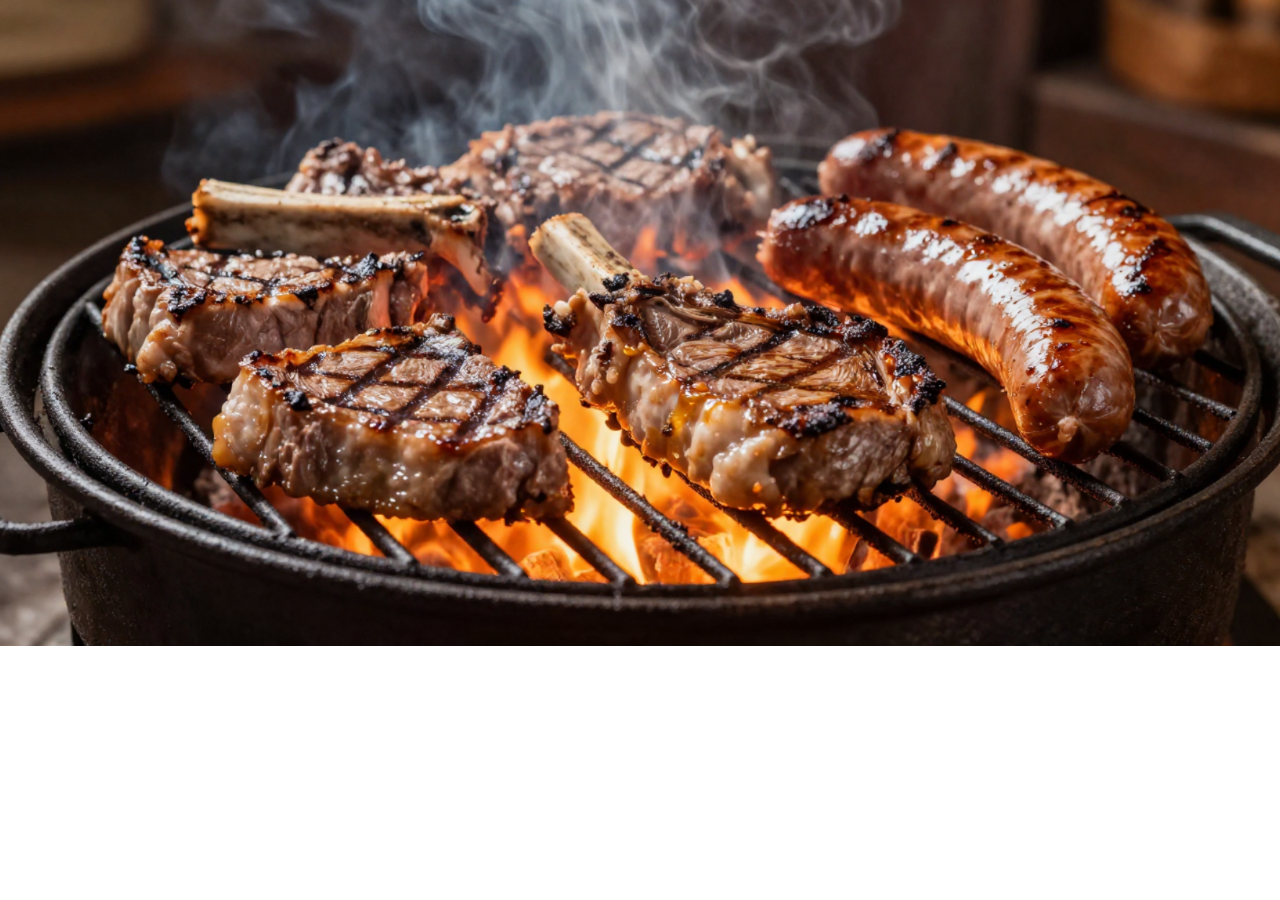
==== Categoria.html @ 9f7e7208 "agregue la estrucutura inicial a categoria" ====
<!doctype html>
<html lang="es">
<head>
  <head>
    <meta charset="UTF-8" />
    <meta name="viewport" content="width=device-width, initial-scale=1.0" />
    <meta name="description" content="Tienda de carne" />
    <meta name="author" content="Mariano Gonzalez, Maximo Paz, Matias Romano" />
    <meta name="keywords" content="carne,wagyu,premium,argentina" />
    <link rel="icon" href="./assets/img/logo.png" type="image/png" />
    <link href="https://cdn.jsdelivr.net/npm/bootstrap@5.3.8/dist/css/bootstrap.min.css" rel="stylesheet"
      integrity="sha384-sRIl4kxILFvY47J16cr9ZwB07vP4J8+LH7qKQnuqkuIAvNWLzeN8tE5YBujZqJLB" crossorigin="anonymous" />
    <link rel="stylesheet" href="https://cdn.jsdelivr.net/npm/bootstrap-icons@1.13.1/font/bootstrap-icons.min.css" />
    <link rel="stylesheet" href="css/Categoria.css" />
    <title>La Reserva Del asador</title>
  </head>
</head>
<body>
  <main>
    <section class="hero-cortes position-relative">
      <img src="assets/img/Paariila.png" alt="Cortes Vacunos" class="hero-imagen img-fluid">
      <div class="hero-overlay d-flex justify-content-center align-items-center">
        <div class="text-center text-white">
          <h1 class="display-4 fw-bold">
            Cortes Vacunos
          </h1>
          <p class="lead">
            Conocé los mejores cortes de carne vacuna argentina.
          </p>
        </div>
      </div>
    </section>
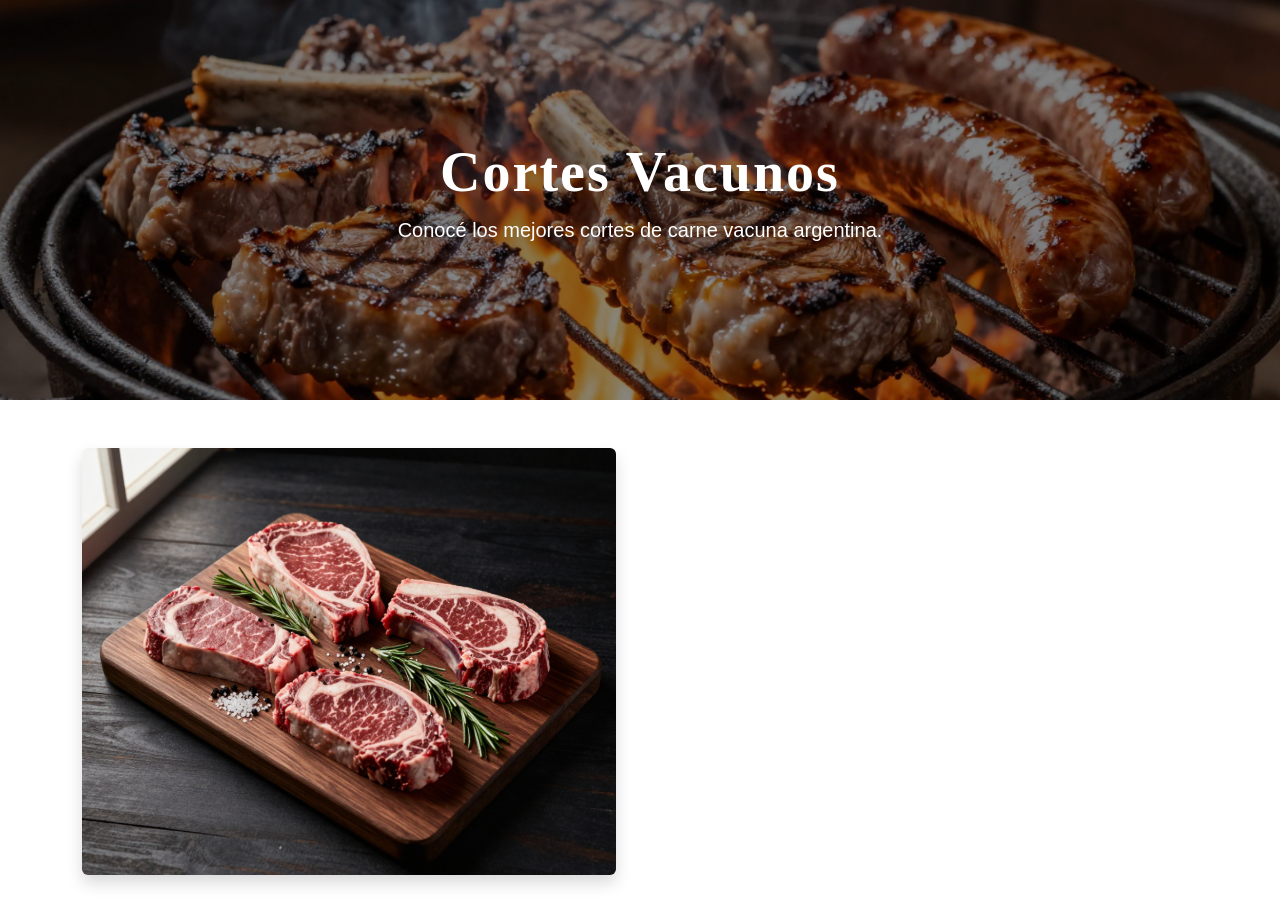
==== commit dc4f25b6: "agregue un hero y una section de informacion" ====
--- a/Categoria.html
+++ b/Categoria.html
@@ -1,32 +1,85 @@
 <!doctype html>
 <html lang="es">
-<head>
   <head>
-    <meta charset="UTF-8" />
-    <meta name="viewport" content="width=device-width, initial-scale=1.0" />
-    <meta name="description" content="Tienda de carne" />
-    <meta name="author" content="Mariano Gonzalez, Maximo Paz, Matias Romano" />
-    <meta name="keywords" content="carne,wagyu,premium,argentina" />
-    <link rel="icon" href="./assets/img/logo.png" type="image/png" />
-    <link href="https://cdn.jsdelivr.net/npm/bootstrap@5.3.8/dist/css/bootstrap.min.css" rel="stylesheet"
-      integrity="sha384-sRIl4kxILFvY47J16cr9ZwB07vP4J8+LH7qKQnuqkuIAvNWLzeN8tE5YBujZqJLB" crossorigin="anonymous" />
-    <link rel="stylesheet" href="https://cdn.jsdelivr.net/npm/bootstrap-icons@1.13.1/font/bootstrap-icons.min.css" />
-    <link rel="stylesheet" href="css/Categoria.css" />
-    <title>La Reserva Del asador</title>
+    <head>
+      <meta charset="UTF-8" />
+      <meta name="viewport" content="width=device-width, initial-scale=1.0" />
+      <meta name="description" content="Tienda de carne" />
+      <meta
+        name="author"
+        content="Mariano Gonzalez, Maximo Paz, Matias Romano"
+      />
+      <meta name="keywords" content="carne,wagyu,premium,argentina" />
+      <link rel="icon" href="./assets/img/logo.png" type="image/png" />
+      <link
+        href="https://cdn.jsdelivr.net/npm/bootstrap@5.3.8/dist/css/bootstrap.min.css"
+        rel="stylesheet"
+        integrity="sha384-sRIl4kxILFvY47J16cr9ZwB07vP4J8+LH7qKQnuqkuIAvNWLzeN8tE5YBujZqJLB"
+        crossorigin="anonymous"
+      />
+      <link
+        rel="stylesheet"
+        href="https://cdn.jsdelivr.net/npm/bootstrap-icons@1.13.1/font/bootstrap-icons.min.css"
+      />
+      <link rel="stylesheet" href="css/Categoria.css" />
+      <title>La Reserva Del asador</title>
+    </head>
   </head>
-</head>
-<body>
-  <main>
-    <section class="hero-cortes position-relative">
-      <img src="assets/img/Paariila.png" alt="Cortes Vacunos" class="hero-imagen img-fluid">
-      <div class="hero-overlay d-flex justify-content-center align-items-center">
+  <body>
+    <main><section class="hero-cortes position-relative">
+
+    <img src="assets/img/Paariila.png"
+        alt="Cortes Vacunos"
+        class="hero-imagen img-fluid">
+
+    <div class="hero-overlay d-flex justify-content-center align-items-center">
+
         <div class="text-center text-white">
-          <h1 class="display-4 fw-bold">
-            Cortes Vacunos
-          </h1>
-          <p class="lead">
-            Conocé los mejores cortes de carne vacuna argentina.
-          </p>
+
+            <h1 class="display-4 fw-bold">
+                Cortes Vacunos
+            </h1>
+
+            <p class="lead">
+                Conocé los mejores cortes de carne vacuna argentina.
+            </p>
+
         </div>
-      </div>
-    </section>+
+    </div>
+
+</section>
+<section class="container py-5">
+
+    <div class="row align-items-center g-5">
+
+        <div class="col-lg-6">
+
+            <img src="assets/img/Corte cat.png"
+                 alt="Cortes Vacunos"
+                 class="img-fluid rounded shadow">
+
+        </div>
+
+        <div class="col-lg-6 text-white">
+
+
+            <p class="mt-3 text-white">
+                En <strong>La Reserva del Asador</strong> seleccionamos los mejores
+                cortes vacunos para ofrecer calidad, frescura y el auténtico sabor
+                de la carne argentina.
+            </p>
+
+            <p class=" text-white">
+                Desde los clásicos para la parrilla hasta cortes premium, encontrá
+                la mejor opción para cada comida y disfrutá de un producto
+                cuidadosamente seleccionado.
+            </p>
+
+        </div>
+
+    </div>
+
+</section>
+    </main>
+  </body>
--- a/css/Categoria.css
+++ b/css/Categoria.css
@@ -0,0 +1,43 @@
+
+ 
+ .hero-cortes{
+    position: relative;
+}
+
+.hero-imagen{
+    width: 100%;
+    height: 400px;
+    object-fit: cover;
+    display: block;
+}
+
+.hero-overlay{
+    position: absolute;
+    inset: 0;
+    background: rgba(0,0,0,.45);
+}
+
+.hero-overlay h1{
+    font-family: "Cinzel", serif;
+    letter-spacing: 2px;
+}
+
+.hero-overlay p{
+    font-family: "Montserrat", sans-serif;
+    max-width: 600px;
+}
+@media (max-width: 768px){
+
+    .hero-imagen{
+        height: 280px;
+    }
+
+    .hero-overlay h1{
+        font-size: 2rem;
+    }
+
+    .hero-overlay p{
+        font-size: 1rem;
+    }
+
+}
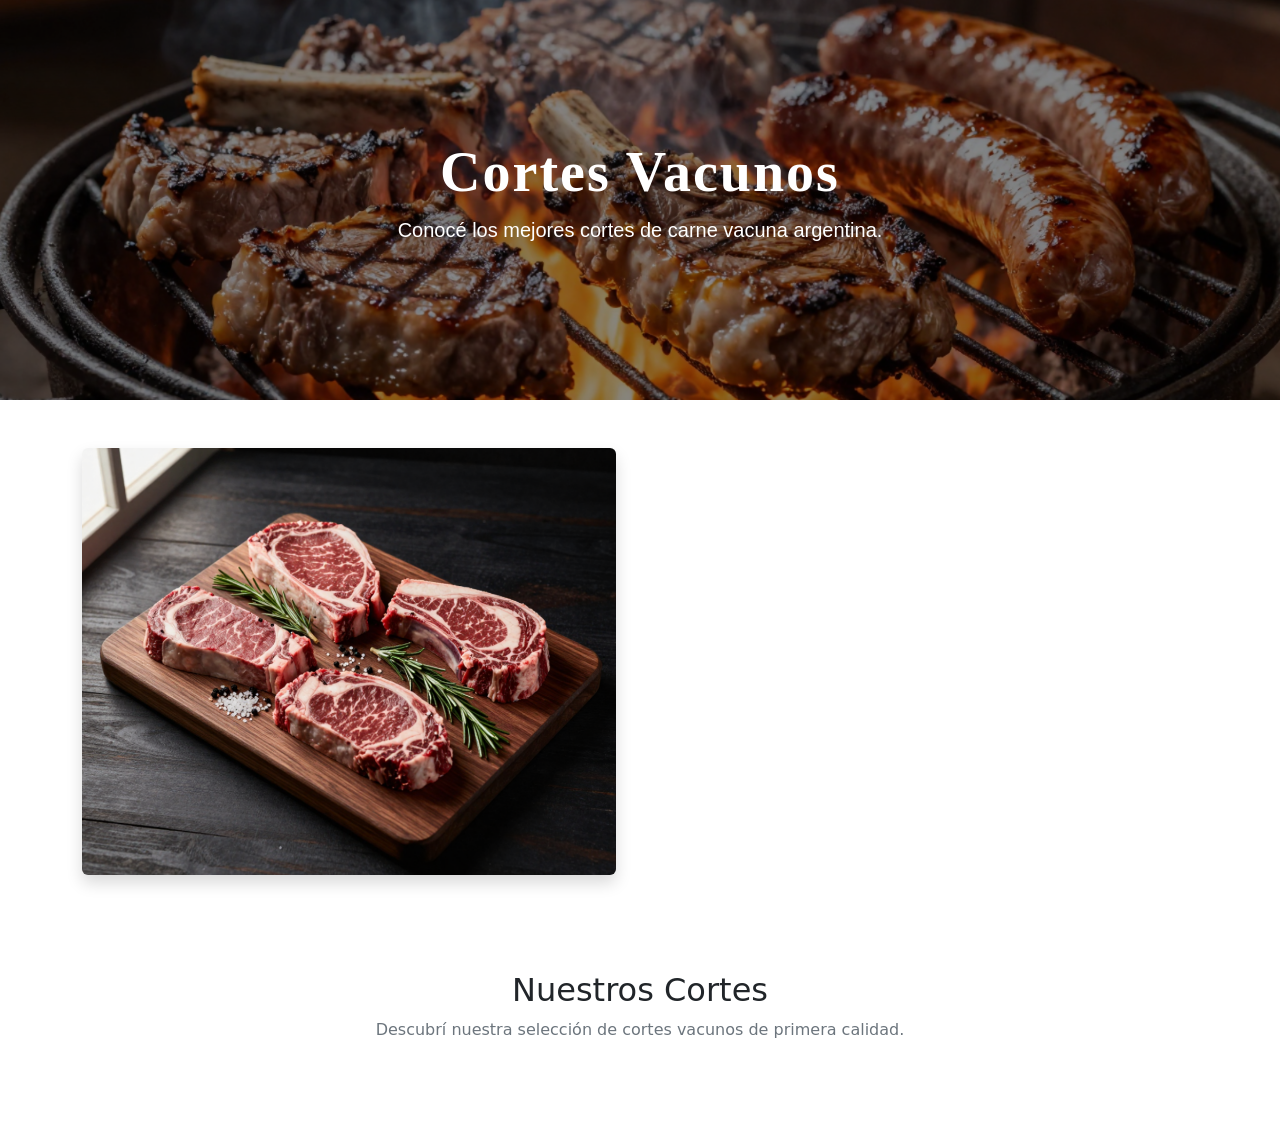
==== commit a1b78e9e: "a" ====
--- a/Categoria.html
+++ b/Categoria.html
@@ -81,5 +81,14 @@
     </div>
 
 </section>
+ <section class="container py-5">
+      <div class="text-center mb-5">
+        <h2 class="titulo-seccion">
+          Nuestros Cortes
+        </h2>
+        <p class="text-secondary">
+          Descubrí nuestra selección de cortes vacunos de primera calidad.
+        </p>
+      </div>
     </main>
   </body>
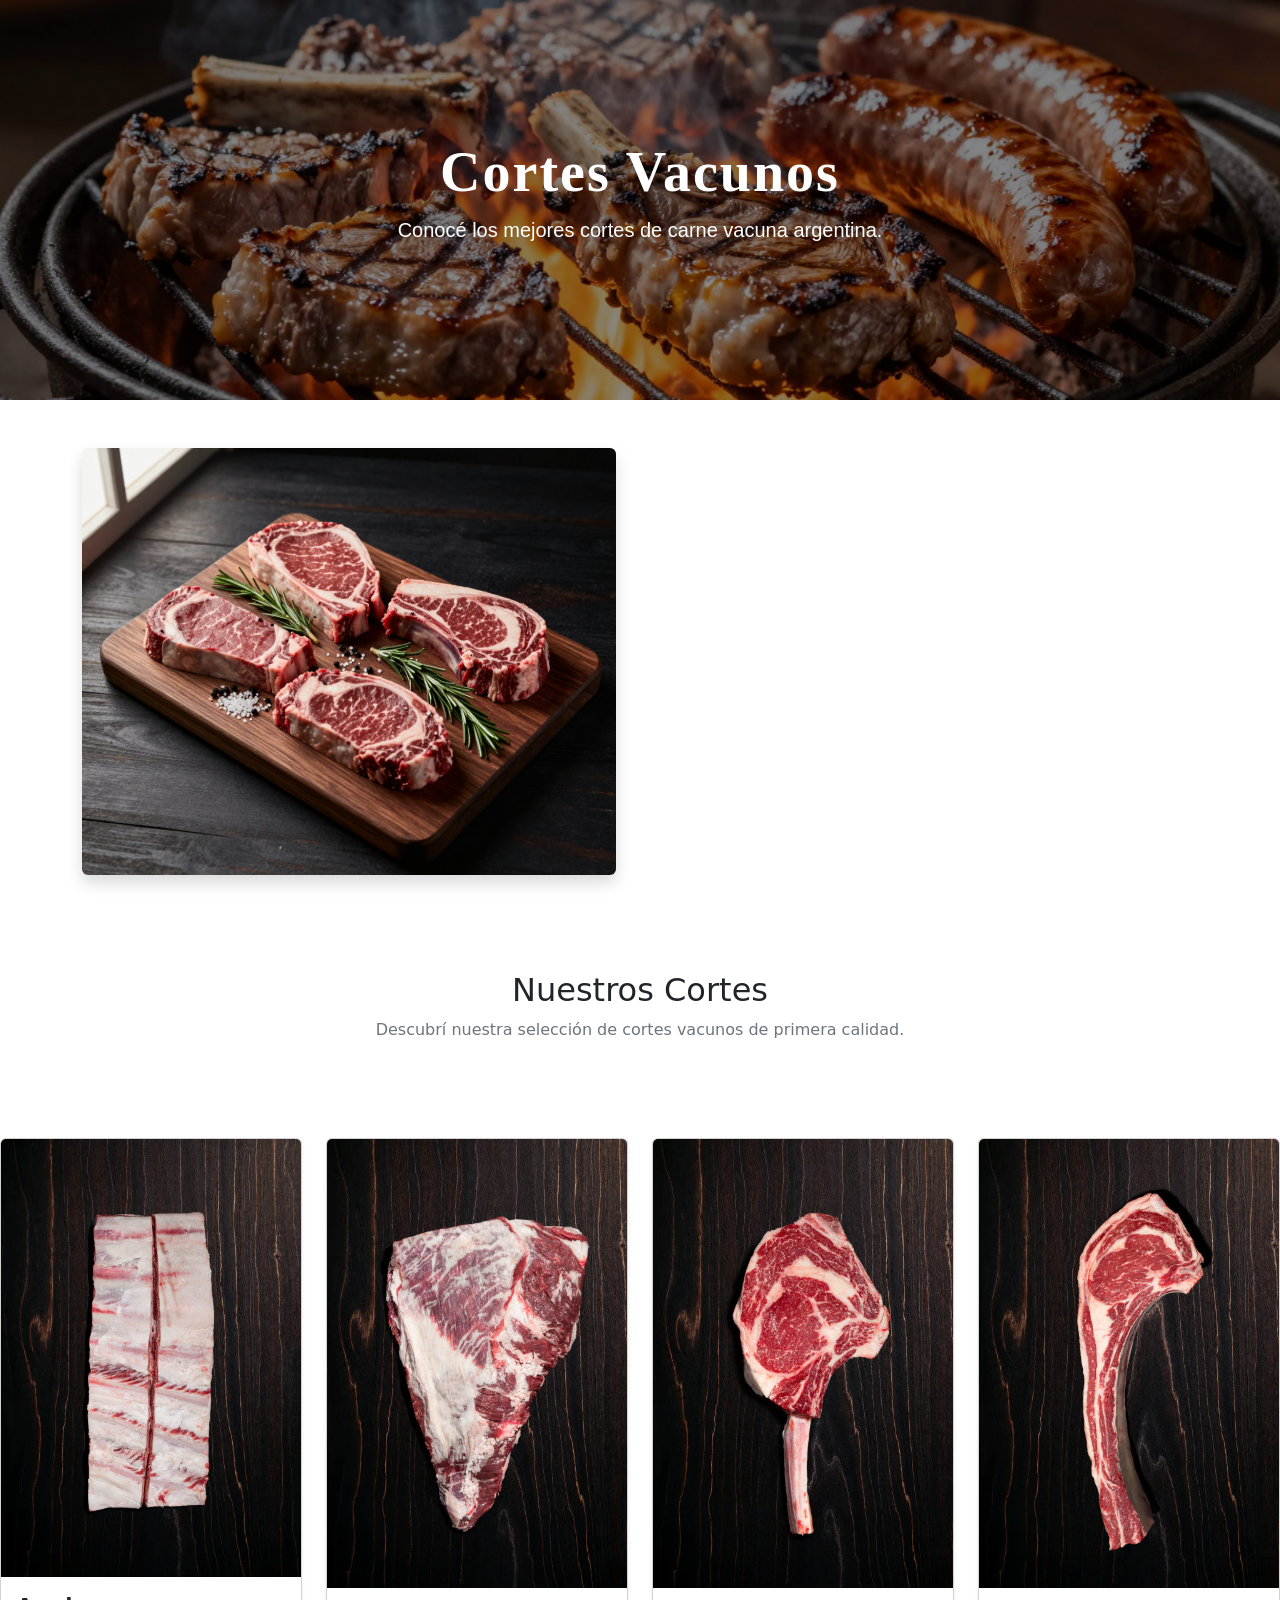
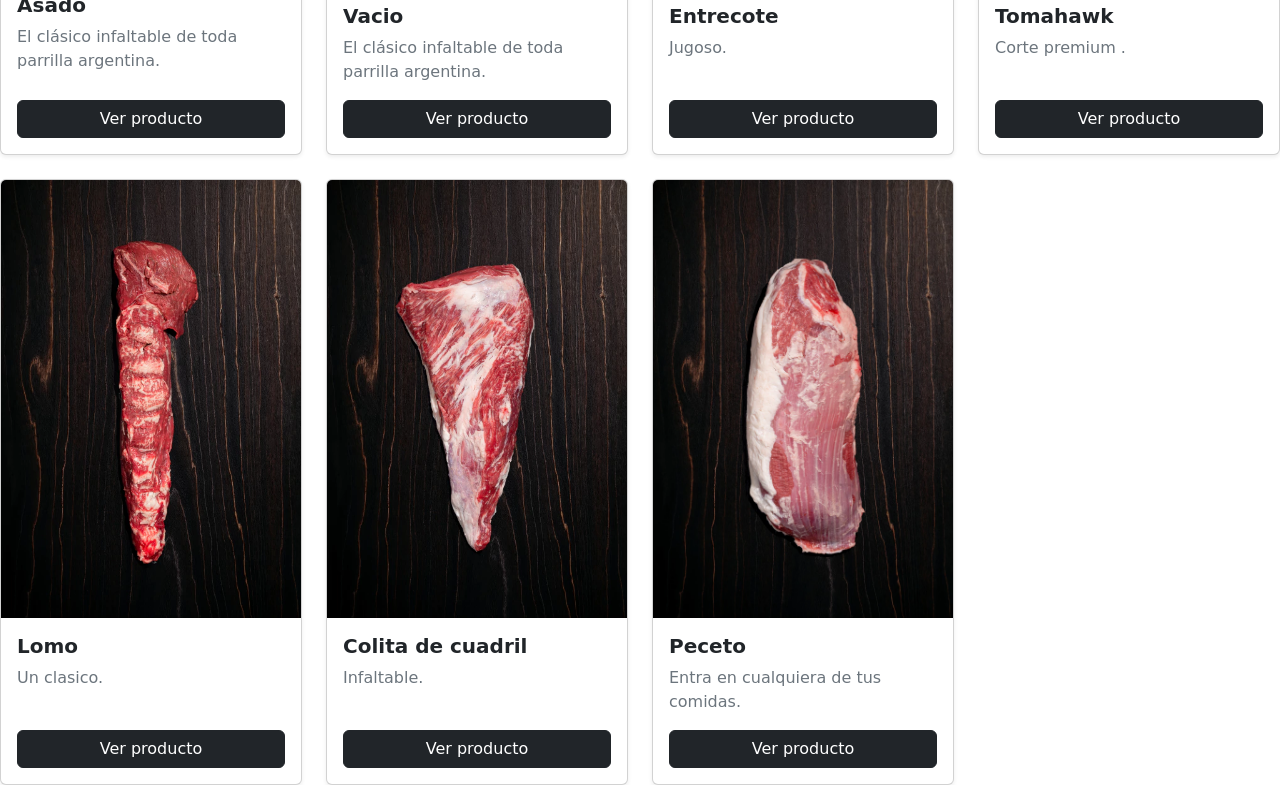
==== commit 7b505de5: "agregue las cards con los preductos y su css" ====
--- a/Categoria.html
+++ b/Categoria.html
@@ -90,5 +90,121 @@
           Descubrí nuestra selección de cortes vacunos de primera calidad.
         </p>
       </div>
+ </section>
+      <div class="row g-4">
+        <div class="col-lg-3 col-md-6">
+          <div class="card producto h-100 shadow-sm">
+            <img src="assets/img/asado-x7-et-b4302d19a2f95bd7f217579442209513-480-0.webp"
+              class="card-img-top imagen-producto" alt="Asado">
+            <div class="card-body d-flex flex-column">
+              <h5 class="fw-bold">
+                Asado
+              </h5>
+              <p class="text-secondary">
+                El clásico infaltable de toda parrilla argentina.
+              </p>
+              <a href="pages/error404.html" class="btn btn-dark mt-auto">
+                Ver producto
+              </a>
+            </div>
+          </div>
+        </div>
+        <div class="col-lg-3 col-md-6">
+          <div class="card producto h-100 shadow-sm">
+            <img src="assets/img/punta-vacio-e4ce3d15fbaf72975f17579475606417-480-0.webp"
+              class="card-img-top imagen-producto" alt="Asado">
+            <div class="card-body d-flex flex-column">
+              <h5 class="fw-bold">
+                Vacio
+              </h5>
+              <p class="text-secondary">
+                El clásico infaltable de toda parrilla argentina.
+              </p>
+              <a href="pages/detalledeProducto.html" class="btn btn-dark mt-auto">
+                Ver producto
+              </a>
+            </div>
+          </div>
+        </div>
+        <div class="col-lg-3 col-md-6">
+          <div class="card producto h-100 shadow-sm">
+            <img src="assets/img/entrecot.webp" class="card-img-top imagen-producto" alt="Asado">
+            <div class="card-body d-flex flex-column">
+              <h5 class="fw-bold">
+                Entrecote
+              </h5>
+              <p class="text-secondary">
+                Jugoso.
+              </p>
+              <a href="pages/error404.html" class="btn btn-dark mt-auto">
+                Ver producto
+              </a>
+            </div>
+          </div>
+        </div>
+        <div class="col-lg-3 col-md-6">
+          <div class="card producto h-100 shadow-sm">
+            <img src="assets/img/tomahawk.webp" class="card-img-top imagen-producto" alt="Asado">
+            <div class="card-body d-flex flex-column">
+              <h5 class="fw-bold">
+                Tomahawk
+              </h5>
+              <p class="text-secondary">
+                Corte premium .
+              </p>
+              <a href="pages/detalledeProducto1.html" class="btn btn-dark mt-auto">
+                Ver producto
+              </a>
+            </div>
+          </div>
+        </div>
+        <div class="col-lg-3 col-md-6">
+          <div class="card producto h-100 shadow-sm">
+            <img src="assets/img/lomo.webp" class="card-img-top imagen-producto" alt="Asado">
+            <div class="card-body d-flex flex-column">
+              <h5 class="fw-bold">
+                Lomo
+              </h5>
+              <p class="text-secondary">
+                Un clasico.
+              </p>
+              <a href="pages/error404.html" class="btn btn-dark mt-auto">
+                Ver producto
+              </a>
+            </div>
+          </div>
+        </div>
+        <div class="col-lg-3 col-md-6">
+          <div class="card producto h-100 shadow-sm">
+            <img src="assets/img/colita de cuadril.webp" class="card-img-top imagen-producto" alt="Asado">
+            <div class="card-body d-flex flex-column">
+              <h5 class="fw-bold">
+                Colita de cuadril
+              </h5>
+              <p class="text-secondary">
+                Infaltable.
+              </p>
+              <a href="pages/error404.html" class="btn btn-dark mt-auto">
+                Ver producto
+              </a>
+            </div>
+          </div>
+        </div>
+        <div class="col-lg-3 col-md-6">
+          <div class="card producto h-100 shadow-sm">
+            <img src="assets/img/Peceto.webp" class="card-img-top imagen-producto" alt="Asado">
+            <div class="card-body d-flex flex-column">
+              <h5 class="fw-bold">
+                Peceto
+              </h5>
+              <p class="text-secondary">
+                Entra en cualquiera de tus comidas.
+              </p>
+              <a href="pages/error404.html" class="btn btn-dark mt-auto">
+                Ver producto
+              </a>
+            </div>
+          </div>
+        </div>
     </main>
   </body>
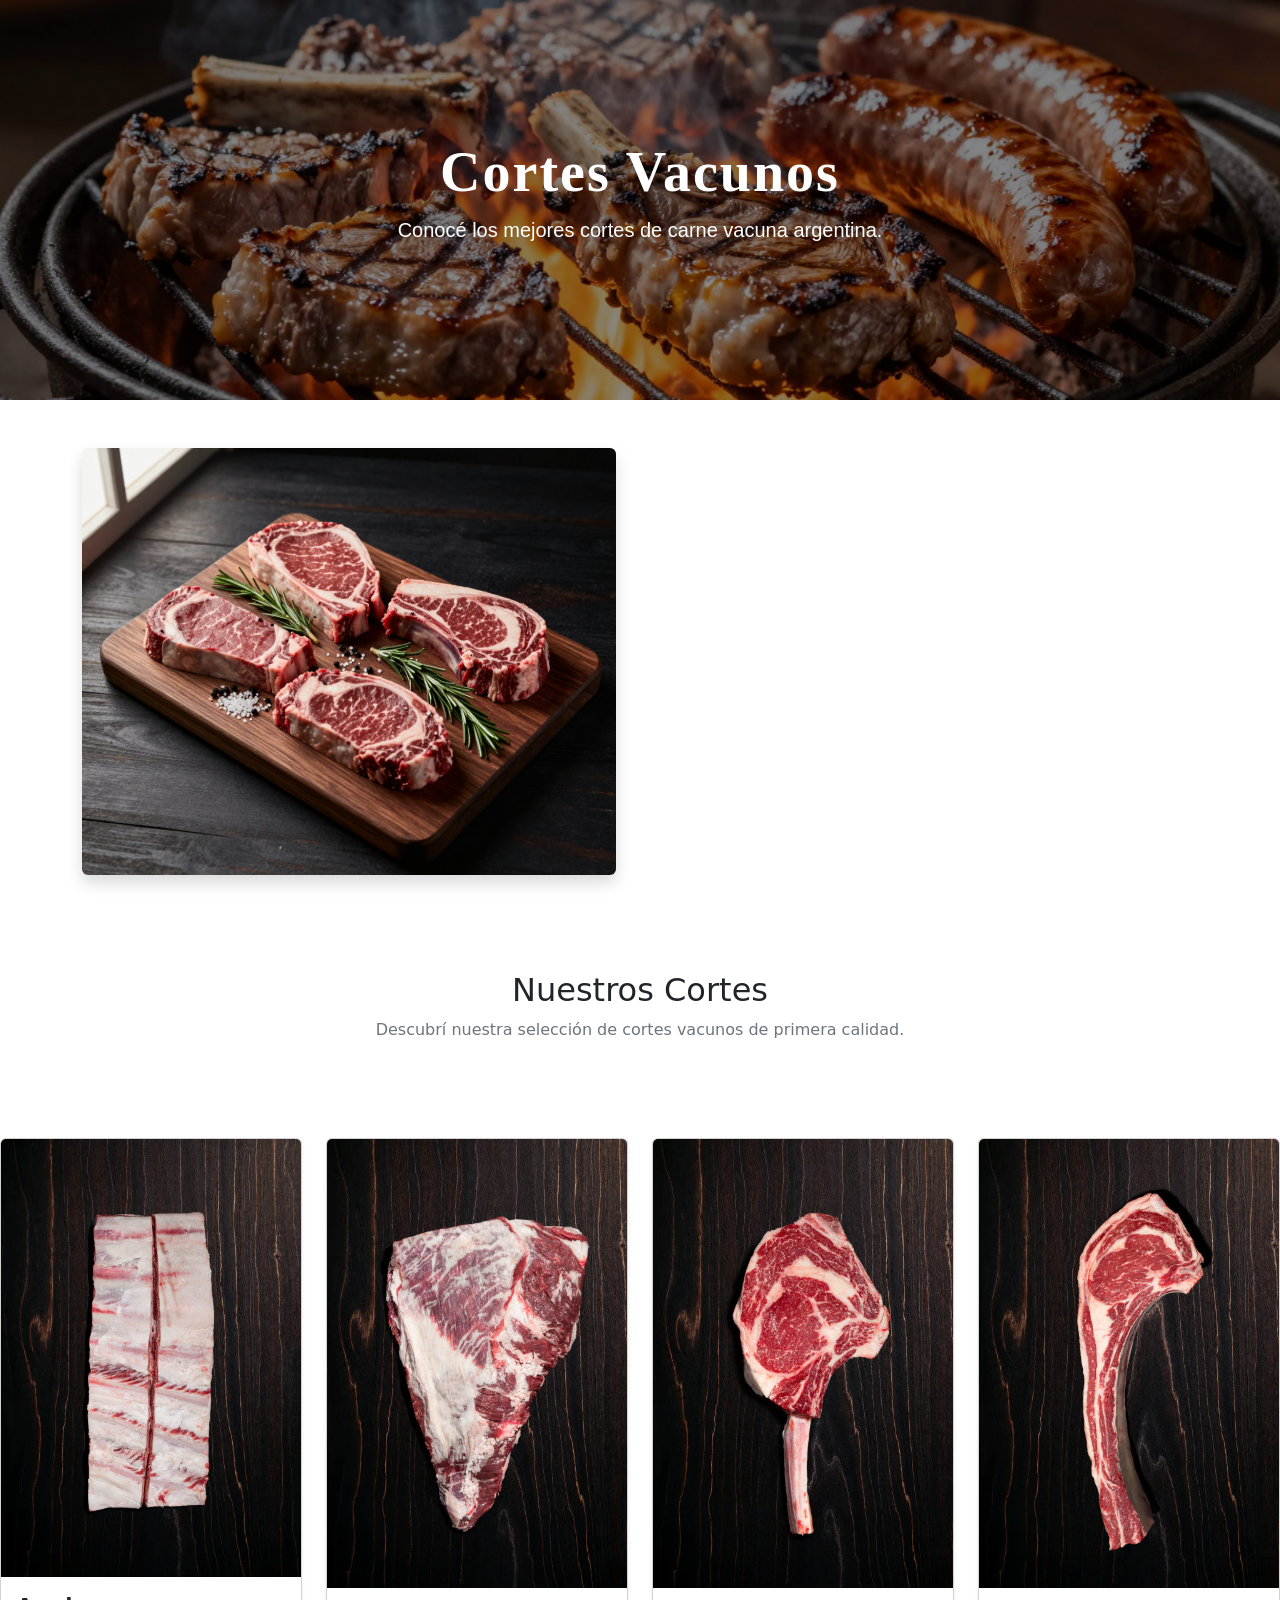
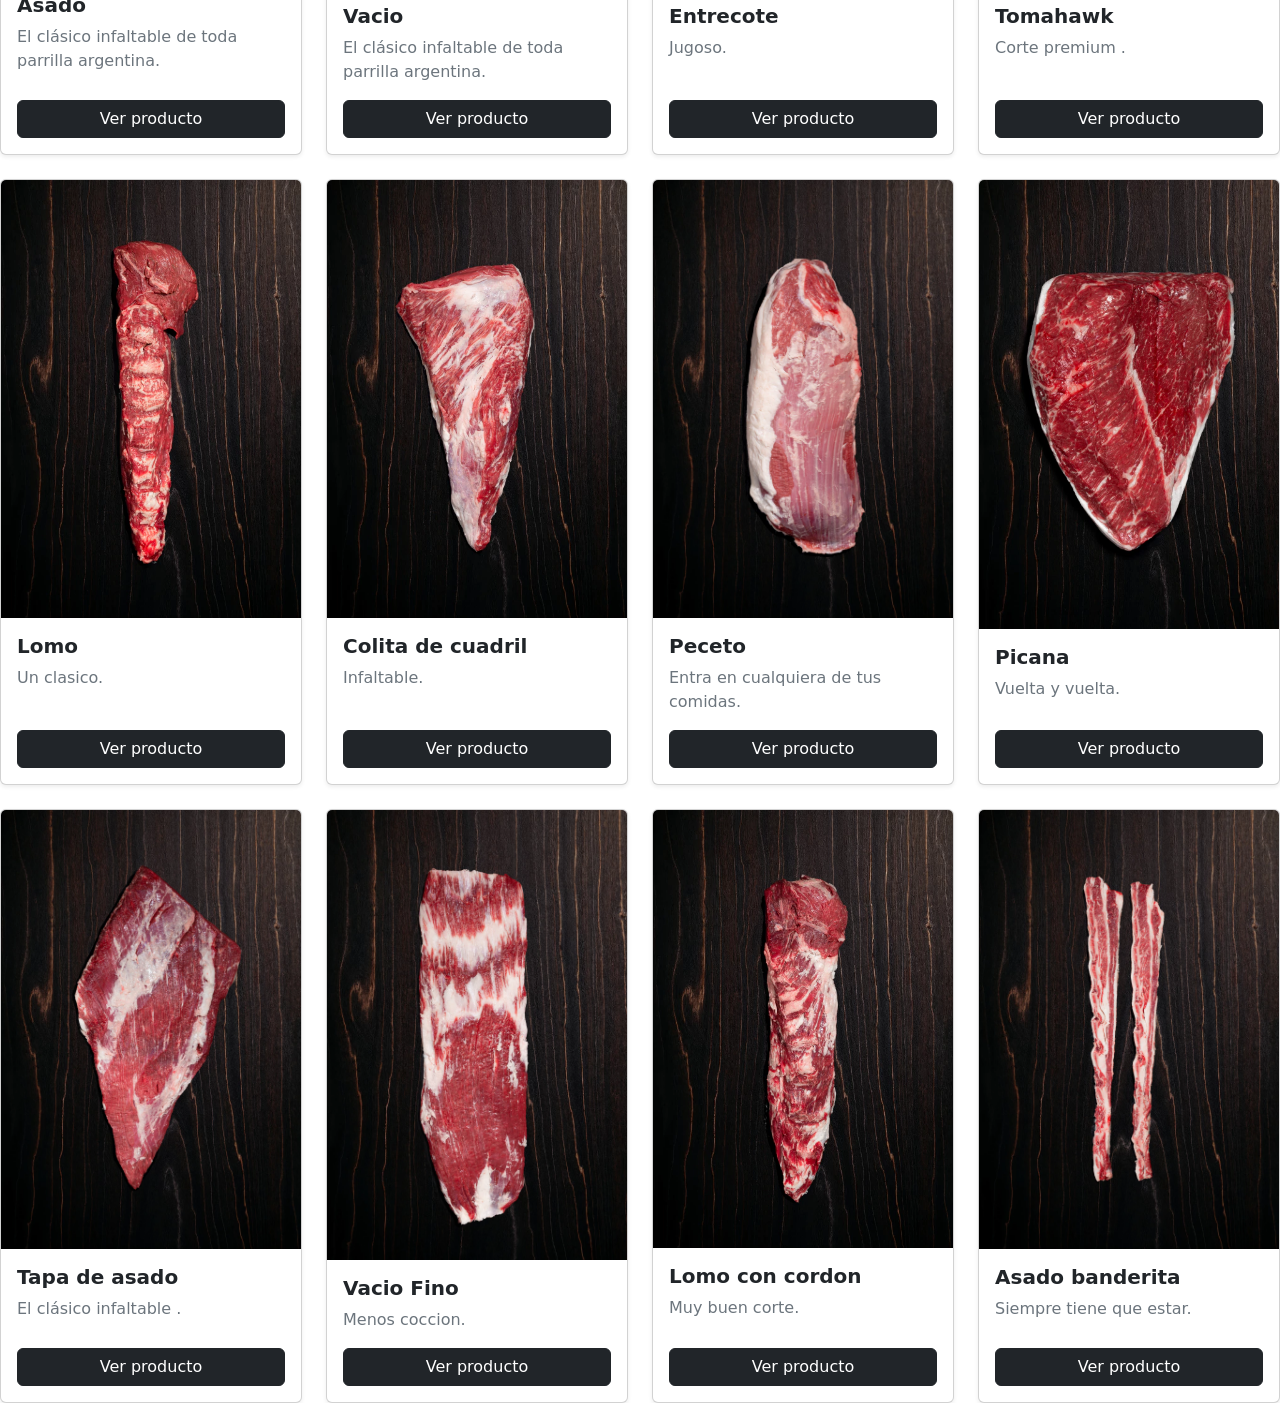
==== commit 2e842113: "agregue las demas card" ====
--- a/Categoria.html
+++ b/Categoria.html
@@ -206,5 +206,86 @@
             </div>
           </div>
         </div>
+         <div class="col-lg-3 col-md-6">
+          <div class="card producto h-100 shadow-sm">
+            <img src="assets/img/picana-et-4f9d20f5937c6a927d17579475315269-480-0.webp"
+              class="card-img-top imagen-producto" alt="Asado">
+            <div class="card-body d-flex flex-column">
+              <h5 class="fw-bold">
+                Picana
+              </h5>
+              <p class="text-secondary">
+                Vuelta y vuelta.
+              </p>
+              <a href="pages/error404.html" class="btn btn-dark mt-auto">
+                Ver producto
+              </a>
+            </div>
+          </div>
+        </div>
+        <div class="col-lg-3 col-md-6">
+          <div class="card producto h-100 shadow-sm">
+            <img src="assets/img/tapa de asado.webp" class="card-img-top imagen-producto" alt="Asado">
+            <div class="card-body d-flex flex-column">
+              <h5 class="fw-bold">
+                Tapa de asado
+              </h5>
+              <p class="text-secondary">
+                El clásico infaltable .
+              </p>
+              <a href="pages/error404.html" class="btn btn-dark mt-auto">
+                Ver producto
+              </a>
+            </div>
+          </div>
+        </div>
+        <div class="col-lg-3 col-md-6">
+          <div class="card producto h-100 shadow-sm">
+            <img src="assets/img/vacio-fino-et-aecd18f41a19ad4fb117579479480174-640-0.webp"
+              class="card-img-top imagen-producto" alt="Asado">
+            <div class="card-body d-flex flex-column">
+              <h5 class="fw-bold">
+                Vacio Fino
+              </h5>
+              <p class="text-secondary">
+                Menos coccion.
+              </p>
+              <a href="pages/error404.html" class="btn btn-dark mt-auto">
+                Ver producto
+              </a>
+            </div>
+          </div>
+        </div>
+        <div class="col-lg-3 col-md-6">
+          <div class="card producto h-100 shadow-sm">
+            <img src="assets/img/lomo con cordon.webp" class="card-img-top imagen-producto" alt="Asado">
+            <div class="card-body d-flex flex-column">
+              <h5 class="fw-bold">
+                Lomo con cordon
+              </h5>
+              <p class="text-secondary">
+                Muy buen corte.
+              </p>
+              <a href="pages/error404.html" class="btn btn-dark mt-auto">
+                Ver producto
+              </a>
+            </div>
+          </div>
+        </div>
+        <div class="col-lg-3 col-md-6">
+          <div class="card producto h-100 shadow-sm">
+            <img src="assets/img/asado banderita.webp" class="card-img-top imagen-producto" alt="Asado">
+            <div class="card-body d-flex flex-column">
+              <h5 class="fw-bold">
+                Asado banderita
+              </h5>
+              <p class="text-secondary">
+                Siempre tiene que estar.
+              </p>
+              <a href="pages/error404.html" class="btn btn-dark mt-auto">
+                Ver producto
+              </a>
+            </div>
+          </div>
     </main>
   </body>
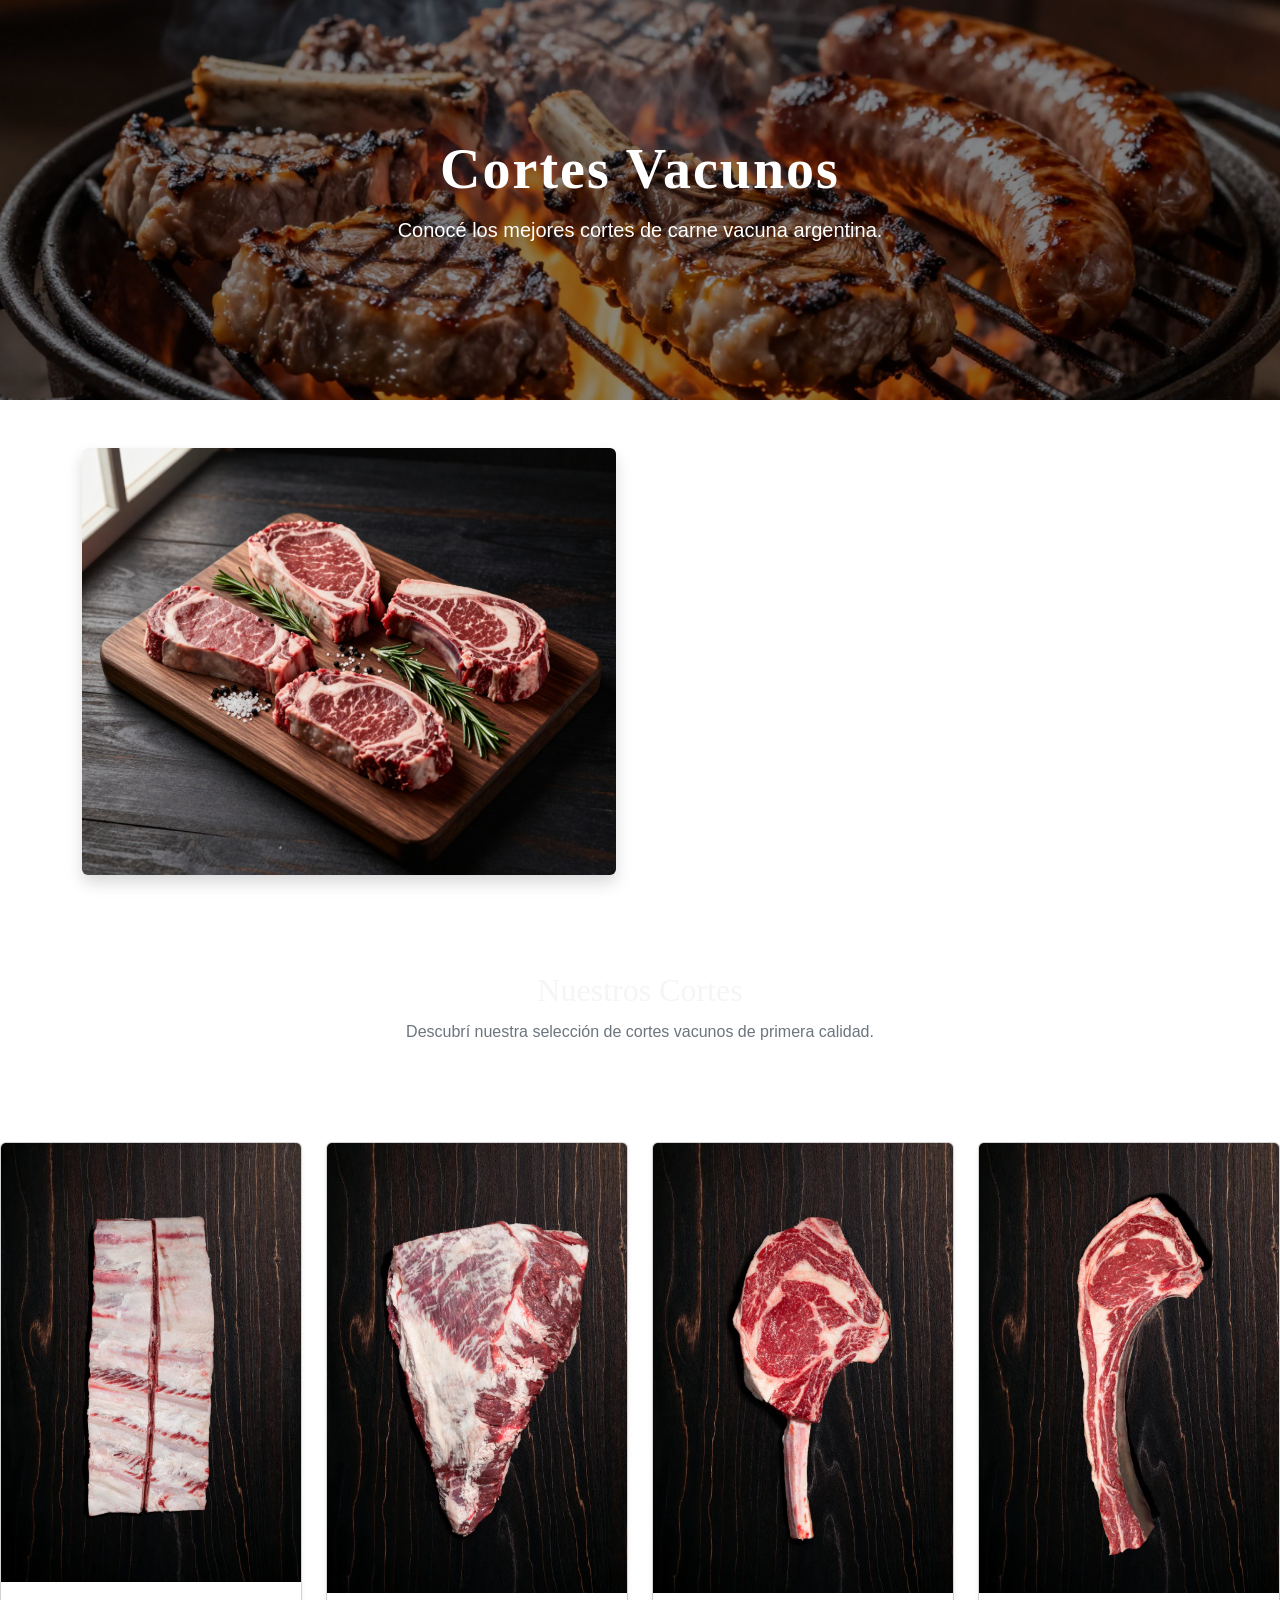
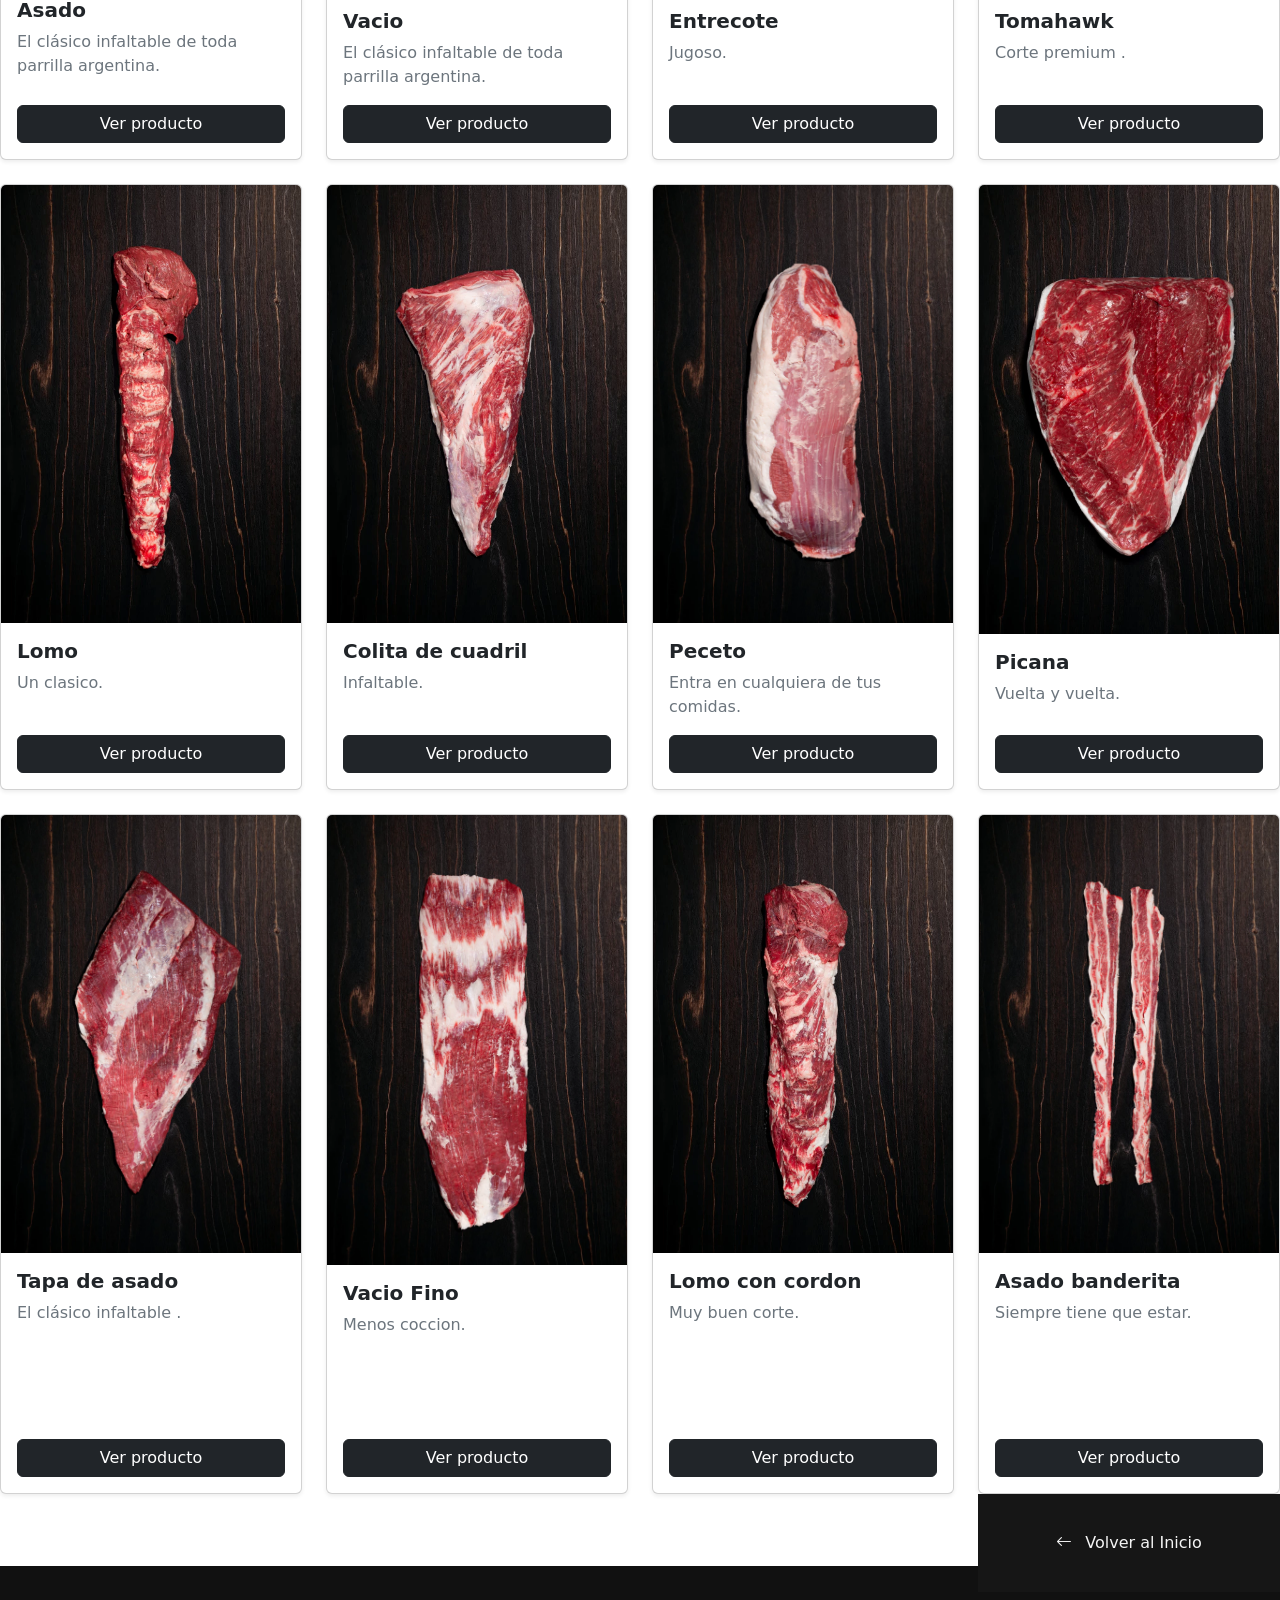
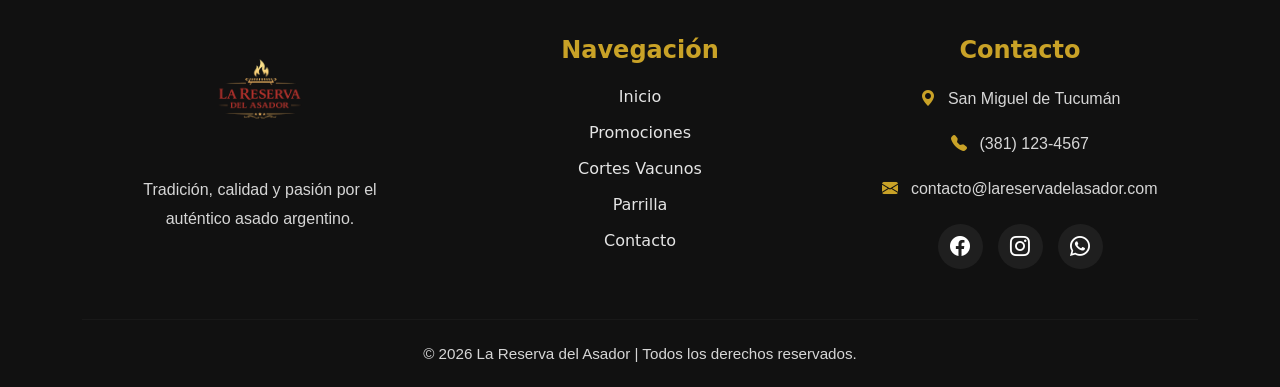
==== commit a2f3cd5f: "agregue boton de volver al inicio y el footer" ====
--- a/Categoria.html
+++ b/Categoria.html
@@ -287,5 +287,71 @@
               </a>
             </div>
           </div>
+           <section class="volver-inicio py-4">
+            <div class="container text-center">
+              <a href="../index.html" class="btn btn-volver">
+                <i class="bi bi-arrow-left"></i>
+                Volver al Inicio
+              </a>
+            </div>
+          </section>
+        </div>
+        <br>
+  </main>
+  <br>
+  <br>
+  <br>
+  <footer class="footer-reserva">
+    <div class="container">
+      <div class="row gy-5 text-center">
+        <div class="col-12 col-md-6 col-lg-4">
+          <img src="./assets/img/logo.png" alt="Logo La Reserva del Asador" class="logo-footer">
+          <p class="footer-descripcion">
+            Tradición, calidad y pasión por el auténtico asado argentino.
+          </p>
+        </div>
+        <div class="col-12 col-md-6 col-lg-4">
+          <h4>Navegación</h4>
+          <ul class="footer-links">
+            <li><a href="#">Inicio</a></li>
+            <li><a href="#">Promociones</a></li>
+            <li><a href="#">Cortes Vacunos</a></li>
+            <li><a href="#">Parrilla</a></li>
+            <li><a href="#">Contacto</a></li>
+          </ul>
+        </div>
+        <div class="col-12 col-lg-4">
+          <h4>Contacto</h4>
+          <p>
+            <i class="bi bi-geo-alt-fill"></i>
+            San Miguel de Tucumán
+          </p>
+          <p>
+            <i class="bi bi-telephone-fill"></i>
+            (381) 123-4567
+          </p>
+          <p>
+            <i class="bi bi-envelope-fill"></i>
+            contacto@lareservadelasador.com
+          </p>
+          <div class="redes">
+            <a href="#">
+              <i class="bi bi-facebook"></i>
+            </a>
+            <a href="#">
+              <i class="bi bi-instagram"></i>
+            </a>
+            <a href="#">
+              <i class="bi bi-whatsapp"></i>
+            </a>
+          </div>
+        </div>
+      </div>
+      <hr>
+      <p class="copyright">
+        © 2026 La Reserva del Asador | Todos los derechos reservados.
+      </p>
+    </div>
+  </footer>
     </main>
   </body>
--- a/css/Categoria.css
+++ b/css/Categoria.css
@@ -40,4 +40,134 @@
         font-size: 1rem;
     }
 
+}.titulo-seccion{
+    font-family: "Cinzel", serif;
+    color: #F5F5F5;
+}
+
+.container p{
+    font-family: "Montserrat", sans-serif;
+    color: #555;
+    line-height: 1.8;
+}
+.titulo-seccion{
+    font-family: "Cinzel", serif;
+    color: #F5F5F5;
+}
+
+section p{
+    font-family: "Montserrat", sans-serif;
+    line-height: 1.8;
+    
+}
+.volver-inicio{
+    background-color: #161616;
+}
+
+.btn-volver{
+    color: #F5F5F5;
+    border-radius: 30px;
+    padding: 12px 30px;
+    transition: .3s;
+    text-decoration: none;
+}
+
+.btn-volver:hover{
+    background: #C9A227;
+    color: #161616;
+}
+
+.btn-volver i{
+    margin-right: 8px;
+}
+.footer-reserva{
+    background-color: #111;
+    padding: 70px 0 20px;
+}
+
+.logo-footer{
+    width: 180px;
+    display: block;
+    margin: 0 auto 20px;
+}
+
+.footer-descripcion{
+    color: #cfcfcf;
+    line-height: 1.8;
+    max-width: 280px;
+    margin: auto;
+}
+
+.footer-reserva h4{
+    color: #C9A227;
+    margin-bottom: 20px;
+    font-weight: 700;
+}
+
+.footer-links{
+    list-style: none;
+    padding: 0;
+    margin: 0;
+}
+
+.footer-links li{
+    margin-bottom: 12px;
+}
+
+.footer-links a{
+    color: #e5e5e5;
+    text-decoration: none;
+    transition: .3s;
+}
+
+.footer-links a:hover{
+    color: #C9A227;
+}
+
+.footer-reserva p{
+    color: #d6d6d6;
+}
+
+.footer-reserva p i{
+    color: #C9A227;
+    margin-right: 8px;
+}
+
+.redes{
+    display: flex;
+    justify-content: center;
+    gap: 15px;
+    margin-top: 20px;
+}
+
+.redes a{
+    width: 45px;
+    height: 45px;
+    border-radius: 50%;
+    background: #1f1f1f;
+    display: flex;
+    justify-content: center;
+    align-items: center;
+    color: #fff;
+    font-size: 20px;
+    transition: .3s;
+    text-decoration: none;
+}
+
+.redes a:hover{
+    background-color: #C9A227;
+    color: #111;
+    transform: translateY(-5px);
+}
+
+.footer-reserva hr{
+    border-color: #333;
+    margin: 50px 0 20px;
+}
+
+.copyright{
+    text-align: center;
+    color: #8f8f8f;
+    margin-bottom: 0;
+    font-size: .95rem;
 }
